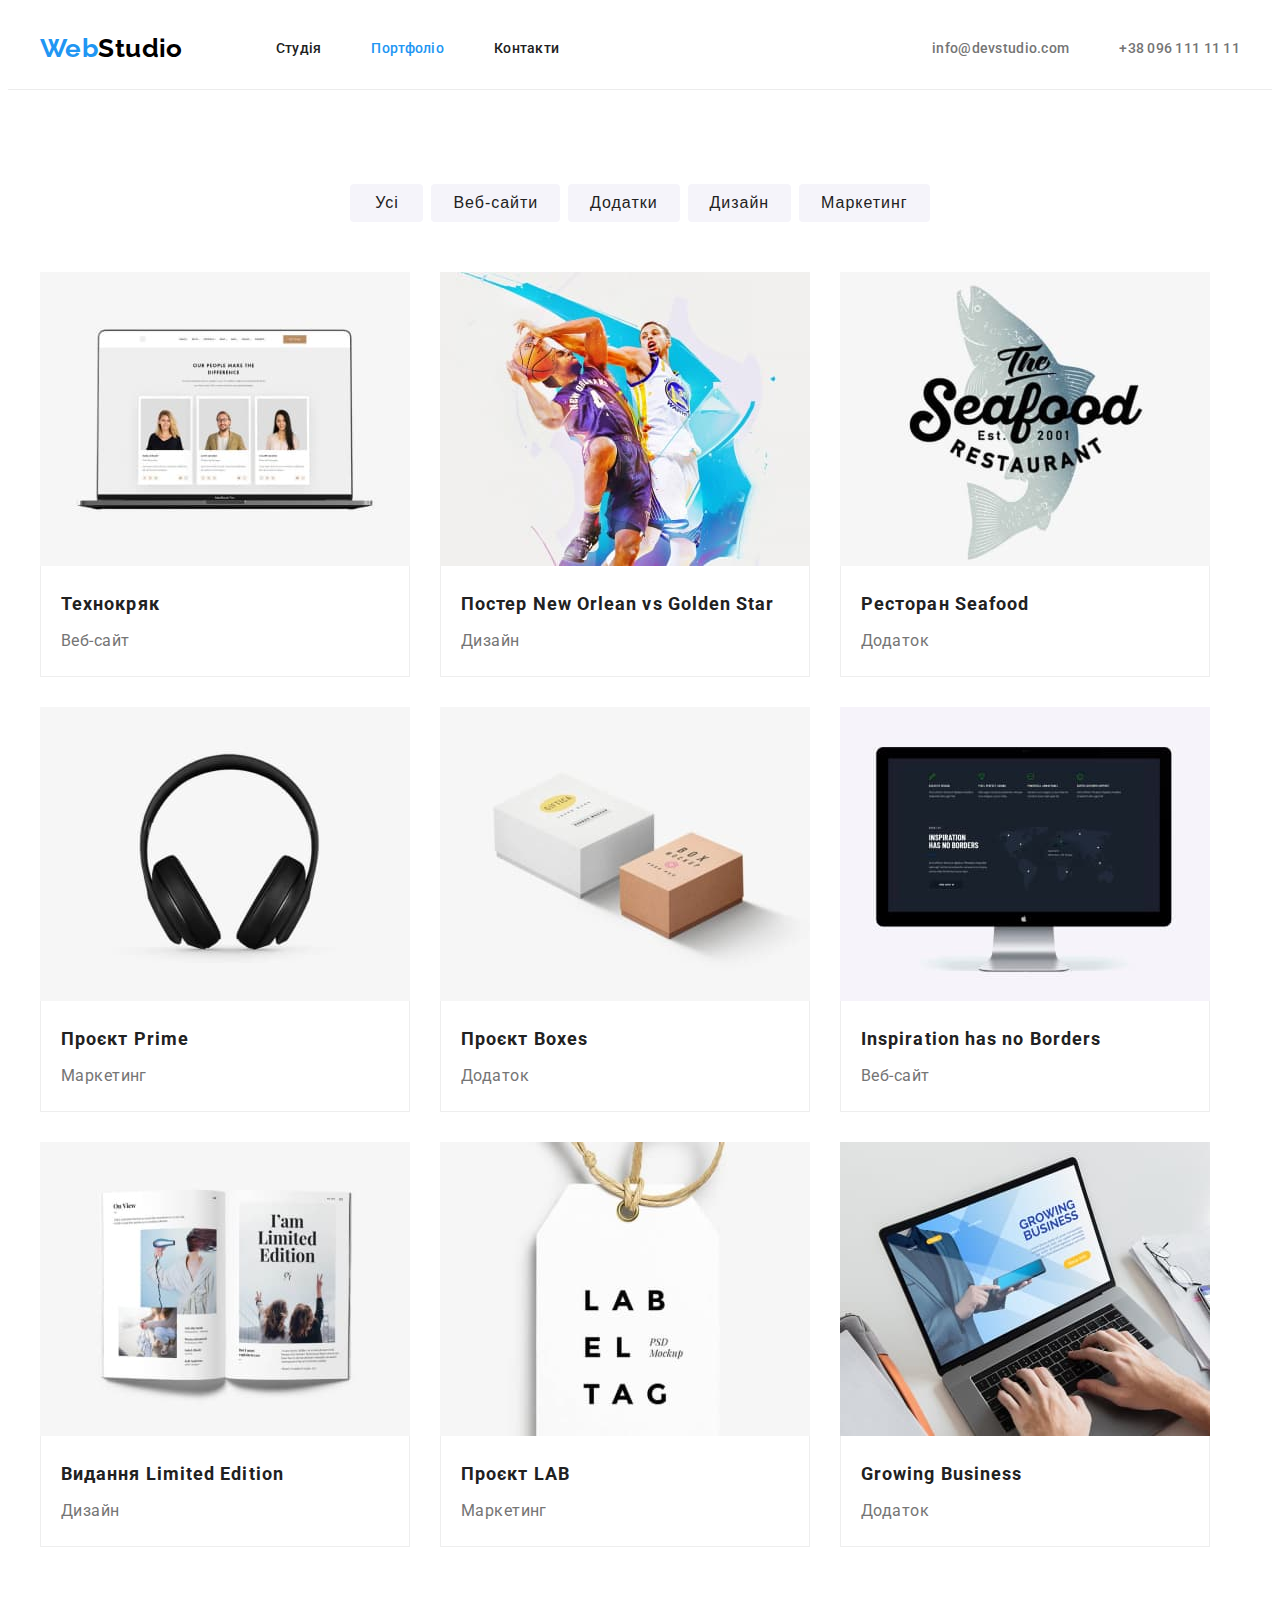
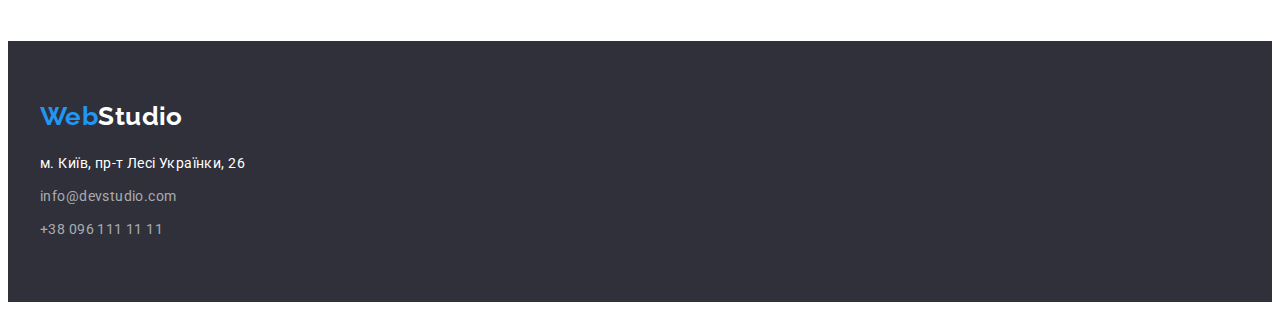
==== portfolio.html @ 04709616 "Start pages" ====
<!DOCTYPE html>
<html lang="uk">
  <head>
    <meta charset="UTF-8" />
    <meta http-equiv="X-UA-Compatible" content="IE=edge" />
    <meta name="viewport" content="width=device-width, initial-scale=1.0" />
    <title>Головна</title>
    <link
      href="https://fonts.googleapis.com/css2?family=Raleway:wght@700&family=Roboto:wght@400;500;700;900&display=swap"
      rel="stylesheet"
    />
    <link
      rel="stylesheet"
      href="https://cdnjs.cloudflare.com/ajax/libs/modern-normalize/1.1.0/modern-normalize.min.css"
      integrity="sha512-wpPYUAdjBVSE4KJnH1VR1HeZfpl1ub8YT/NKx4PuQ5NmX2tKuGu6U/JRp5y+Y8XG2tV+wKQpNHVUX03MfMFn9Q=="
      crossorigin="anonymous"
      referrerpolicy="no-referrer"
    />
    <link rel="stylesheet" href="./css/style.css" />
  </head>
  <body>
    <header class="header">
      <div class="container">
        <a href="" class="logo"><span class="logo-wrap">Web</span>Studio</a>
        <nav class="nav">
          <ul class="list link-menu">
            <li class="list-item">
              <a href="./index.html" class="nav-link">Студія</a>
            </li>
            <li class="list-item">
              <a href="./portfolio.html" class="nav-link current">Портфоліо</a>
            </li>
            <li class="list-item"><a href="" class="nav-link">Контакти</a></li>
          </ul>
        </nav>
        <ul class="list link-menu contact-menu">
          <li class="list-item contact-item">
            <a href="mailto:info@devstudio.com" class="nav-link nav-contact"
              >info@devstudio.com</a
            >
          </li>
          <li class="list-item contact-item">
            <a href="tel:+380961111111" class="nav-link nav-contact"
              >+38 096 111 11 11</a
            >
          </li>
        </ul>
      </div>
    </header>

    <main>
      <section class="section section-portfolio">
        <div class="container">
          <h1 class="visually-hidden">Портфоліо</h1>
          <ul class="list list-btn">
            <li class="item-btn">
              <button type="button" class="btn">Усі</button>
            </li>
            <li class="item-btn">
              <button type="button" class="btn">Веб-сайти</button>
            </li>
            <li class="item-btn">
              <button type="button" class="btn">Додатки</button>
            </li>
            <li class="item-btn">
              <button type="button" class="btn">Дизайн</button>
            </li>
            <li class="item-btn">
              <button type="button" class="btn">Маркетинг</button>
            </li>
          </ul>
        </div>
        <div class="container">
          <ul class="list card-set">
            <li class="pic-item">
              <img
                class="pic"
                src="./images/img4.jpg"
                alt="Ноутбук із зображенням веб-сайту"
                width="370"
                height="294"
              />
              <div class="pic-wrap">
                <h2 class="title title-portfolio">Технокряк</h2>
                <p class="text text-portfolio">Веб-сайт</p>
              </div>
            </li>
            <li class="pic-item">
              <img
                class="pic"
                src="./images/img5.jpg"
                alt="Баскетболісти"
                width="370"
                height="294"
              />
              <div class="pic-wrap">
                <h2 class="title title-portfolio">
                  Постер <span lang="en">New Orlean vs Golden Star</span>
                </h2>
                <p class="text text-portfolio">Дизайн</p>
              </div>
            </li>
            <li class="pic-item">
              <img
                class="pic"
                src="./images/img6.jpg"
                alt="Логотип"
                width="370"
                height="294"
              />
              <div class="pic-wrap">
                <h2 class="title title-portfolio">
                  Ресторан <span lang="en">Seafood</span>
                </h2>
                <p class="text text-portfolio">Додаток</p>
              </div>
            </li>
            <li class="pic-item">
              <img
                class="pic"
                src="./images/img7.jpg"
                alt="Навушники"
                width="370"
                height="294"
              />
              <div class="pic-wrap">
                <h2 class="title title-portfolio">
                  Проєкт <span lang="en">Prime</span>
                </h2>
                <p class="text text-portfolio">Маркетинг</p>
              </div>
            </li>
            <li class="pic-item">
              <img
                class="pic"
                src="./images/img8.jpg"
                alt="Дві коробочки"
                width="370"
                height="294"
              />
              <div class="pic-wrap">
                <h2 class="title title-portfolio">
                  Проєкт <span lang="en">Boxes</span>
                </h2>
                <p class="text text-portfolio">Додаток</p>
              </div>
            </li>
            <li class="pic-item">
              <img
                class="pic"
                src="./images/img9.jpg"
                alt="Монітор із сайтом"
                width="370"
                height="294"
              />
              <div class="pic-wrap">
                <h2 lang="en" class="title title-portfolio">
                  Inspiration has no Borders
                </h2>
                <p class="text text-portfolio">Веб-сайт</p>
              </div>
            </li>
            <li class="pic-item">
              <img
                class="pic"
                src="./images/img10.jpg"
                alt="Журнал"
                width="370"
                height="294"
              />
              <div class="pic-wrap">
                <h2 class="title title-portfolio">
                  Видання <span lang="en">Limited Edition</span>
                </h2>
                <p class="text text-portfolio">Дизайн</p>
              </div>
            </li>
            <li class="pic-item">
              <img
                class="pic"
                src="./images/img11.jpg"
                alt="Етикетка з лейблом"
                width="370"
                height="294"
              />
              <div class="pic-wrap">
                <h2 class="title title-portfolio">
                  Проєкт <span lang="en">LAB</span>
                </h2>
                <p class="text text-portfolio">Маркетинг</p>
              </div>
            </li>
            <li class="pic-item">
              <img
                class="pic"
                src="./images/img12.jpg"
                alt="Чоловік за ноутбуком"
                width="370"
                height="294"
              />
              <div class="pic-wrap">
                <h2 lang="en" class="title title-portfolio">
                  Growing Business
                </h2>
                <p class="text text-portfolio">Додаток</p>
              </div>
            </li>
          </ul>
        </div>
      </section>
    </main>

    <footer class="footer">
      <div class="container">
        <a href="" class="logo"><span class="logo-wrap">Web</span>Studio</a>
        <address class="address">
          <ul class="list">
            <li class="address-item">
              <a
                class="address-link map-link"
                href="https://goo.gl/maps/sGmAFH82e1hSpcsq9"
                target="_blank"
                rel="noopener noreferrer"
                >м. Київ, пр-т Лесі Українки, 26</a
              >
            </li>
            <li class="address-item">
              <a href="mailto:info@devstudio.com" class="address-link"
                >info@devstudio.com</a
              >
            </li>
            <li class="address-item">
              <a href="tel:+380961111111" class="address-link"
                >+38 096 111 11 11</a
              >
            </li>
          </ul>
        </address>
      </div>
    </footer>
  </body>
</html>
---- css/style.css ----
body {
    font-family: 'Roboto', sans-serif;
    color: #212121;
    font-size: 14px;
    font-weight: 400;
    letter-spacing: 0.03em;
}
:root {
    --sub-bg-color: #2196F3;
    --main-bg-color: #2F303A;
    --sub-text-color: #757575;
    --special-text-color: #ffffff;
    --light-blue-color: #188CE8;
}
.section {
    padding-top: 94px;
    padding-bottom: 94px;
    
}

.list {
    margin-top: 0;
    margin-bottom: 0;
    padding-left: 0;
    list-style: none;
}
.container {
    padding-left: 15px;
    padding-right: 15px;
    margin-left: auto;
    margin-right: auto;
    max-width: 1200px;
    
}
.logo {
    color: #000000;
    font-family: 'Raleway', sans-serif;
    font-weight: 700;
    font-size: 26px;
    line-height: 1.2;
    text-decoration: none;
}
.logo-wrap {
    color: var(--sub-bg-color);
}
.nav-link {
    display: block;
    padding-top: 32px;
    padding-bottom: 32px;
    font-weight: 500;
    line-height: 1.2;
    letter-spacing: 0.02em;
    text-decoration: none;
    color: #212121;
}
.nav-link:hover, .nav-link:focus {
    color: var(--sub-bg-color);
}
.nav-contact {
    color: var(--sub-text-color);
}
.footer {
    padding-top: 60px;
    padding-bottom: 60px;
    background: var(--main-bg-color);
}
.footer .logo {
    display: inline-block;
    margin-bottom: 20px;
    color: var(--special-text-color);
}
.address-link {
    line-height: 1.7;
    color: rgba(255, 255, 255, 0.6);
    text-decoration: none;
    font-style: normal;
}
.address-item:not(:last-child) {
    margin-bottom: 9px;
}
.map-link {
    color: var(--special-text-color);
}

.hero {
    padding: 200px;
    background: var(--main-bg-color);
}
.hero > .container {
    text-align: center;
}
.hero-title {
    margin-top: 0;
    margin-bottom: 30px;
    text-transform: uppercase;
    
    color: var(--special-text-color);
    font-weight: 900;
    font-size: 44px;
    letter-spacing: 0.06em;
    line-height: 1.36;
}
.btn {
    padding-top: 10px;
    padding-right: 32px;
    padding-bottom: 10px;
    padding-left: 32px;
    font-weight: 700;
    font-size: 16px;
    line-height: 1.88;
    letter-spacing: 0.06em;
    background-color: var(--sub-bg-color);
    color: var(--special-text-color);
    border-style: none;
    box-shadow: 0px 4px 4px rgba(0, 0, 0, 0.15);
    border-radius: 4px;
    cursor: pointer;
}
.btn:hover, .btn:focus {
    background-color: var(--light-blue-color);
}
.visually-hidden {
    overflow: hidden;
    position: absolute;
    white-space: nowrap;
    clip: rect(0 0 0 0);
    clip-path: inset(50%);
    height: 1px;
    width: 1px;
}
.subtitle {
    margin-top: 0;
    margin-bottom: 10px;
    text-transform: uppercase;
    font-weight: 700;
}
.text {
    margin-top: 0;
    margin-bottom: 0;
    line-height: 1.71;
    color: var(--sub-text-color);
}
.pic {
    display: block;
}
.title {
    margin-top: 0;
    margin-bottom: 0;
    font-weight: 700;
    font-size: 36px;
    line-height: 1.2;
    text-align: center;
}
.list-wrap {
    border-radius: 0px 0px 4px 4px;
    width: 370px;
    box-shadow: 0px 1px 3px rgba(0, 0, 0, 0.12),
                0px 1px 1px rgba(0, 0, 0, 0.14),
                0px 2px 1px rgba(0, 0, 0, 0.2);
}
.person-name {
    font-weight: 500;
    font-size: 16px;
    line-height: 1.2;
    text-align: center;
    text-transform: none;
}
.staff {
    font-size: 16px;
    line-height: 1.2;
    text-align: center;
}

.list-btn .btn {
    padding-top: 4px;
    padding-right: 22px;
    padding-bottom: 4px;
    padding-left: 22px;
    min-width: 73px;
    font-weight: 500;
    background-color: #F5F4FA;
    border-radius: 4px;
    color: inherit;
    box-shadow: none;
}
.list-btn .btn:hover,
.list-btn .btn:focus {
    background-color: var(--sub-bg-color);
    color: var(--special-text-color);
    box-shadow: 0px 3px 1px rgba(0, 0, 0, 0.1), 
                0px 1px 2px rgba(0, 0, 0, 0.08), 
                0px 2px 2px rgba(0, 0, 0, 0.12);
}

.current {
    color: var(--sub-bg-color);
}
.current:hover {
    color: var(--light-blue-color);
}
.link-menu {
    display: flex;
}
.link-menu > .list-item:not(:last-child) {
    margin-right: 50px;
}
.link-menu > .list-item:first-child {
    margin-left: 93px;
}
.header {
    border-bottom: 1px solid #ECECEC;
}
.header .container {
    display: flex;
    align-items: center;
}
.contact-menu {
    display: flex;
    margin-left: auto;
}

.advantage {
    display: flex;
}
.advantage-item {
    width: 270px;
}

.advantage-item:not(:last-child) {
    margin-right: 30px;
}
.advantage-item .subtitle {
    margin-bottom: 10px;
}

.card-set {
    display: flex;
    flex-wrap: wrap;
    gap: 30px;
}
.pic-item {
    width: 370px;
    
}
.pic-wrap {
    padding-top: 20px;
    padding-right: 20px;
    padding-bottom: 20px;
    padding-left: 20px;
    border-left: 1px solid #EEEEEE;
    border-bottom: 1px solid #EEEEEE;
    border-right: 1px solid #EEEEEE;
}
.title-portfolio {
    margin-bottom: 4px;
    font-size: 18px;
    line-height: 2;
    letter-spacing: 0.06em;
    text-align: start;
   
}
.text-portfolio {
    font-size: 16px;
    line-height: 1.88;
    
}
.about-pic {
    padding-top: 0;
}
.about-pic .title,
.team .title {
    margin-bottom: 50px;
}
.about-pic .list,
.team .list {
    display: flex;
}
.card-item:not(:last-child),
.team .list-wrap:not(:last-child) {
    margin-right: 30px;
}

.list-btn {
    display: flex;
    margin-bottom: 50px;
}

.item-btn:first-child {
    margin-left: auto;
}
.item-btn:last-child {
    margin-right: auto;
}
.list-btn .item-btn:not(:last-child) {
    margin-right: 8px;
}
.team {
    background-color: #F5F4FA;
}
.team-wrap {
    border-radius: 0px 0px 4px 4px;
    padding-top: 30px;
    padding-bottom: 30px;
    padding-right: 30px;
    padding-left: 30px;
    background-color: #FFFFFF;
}
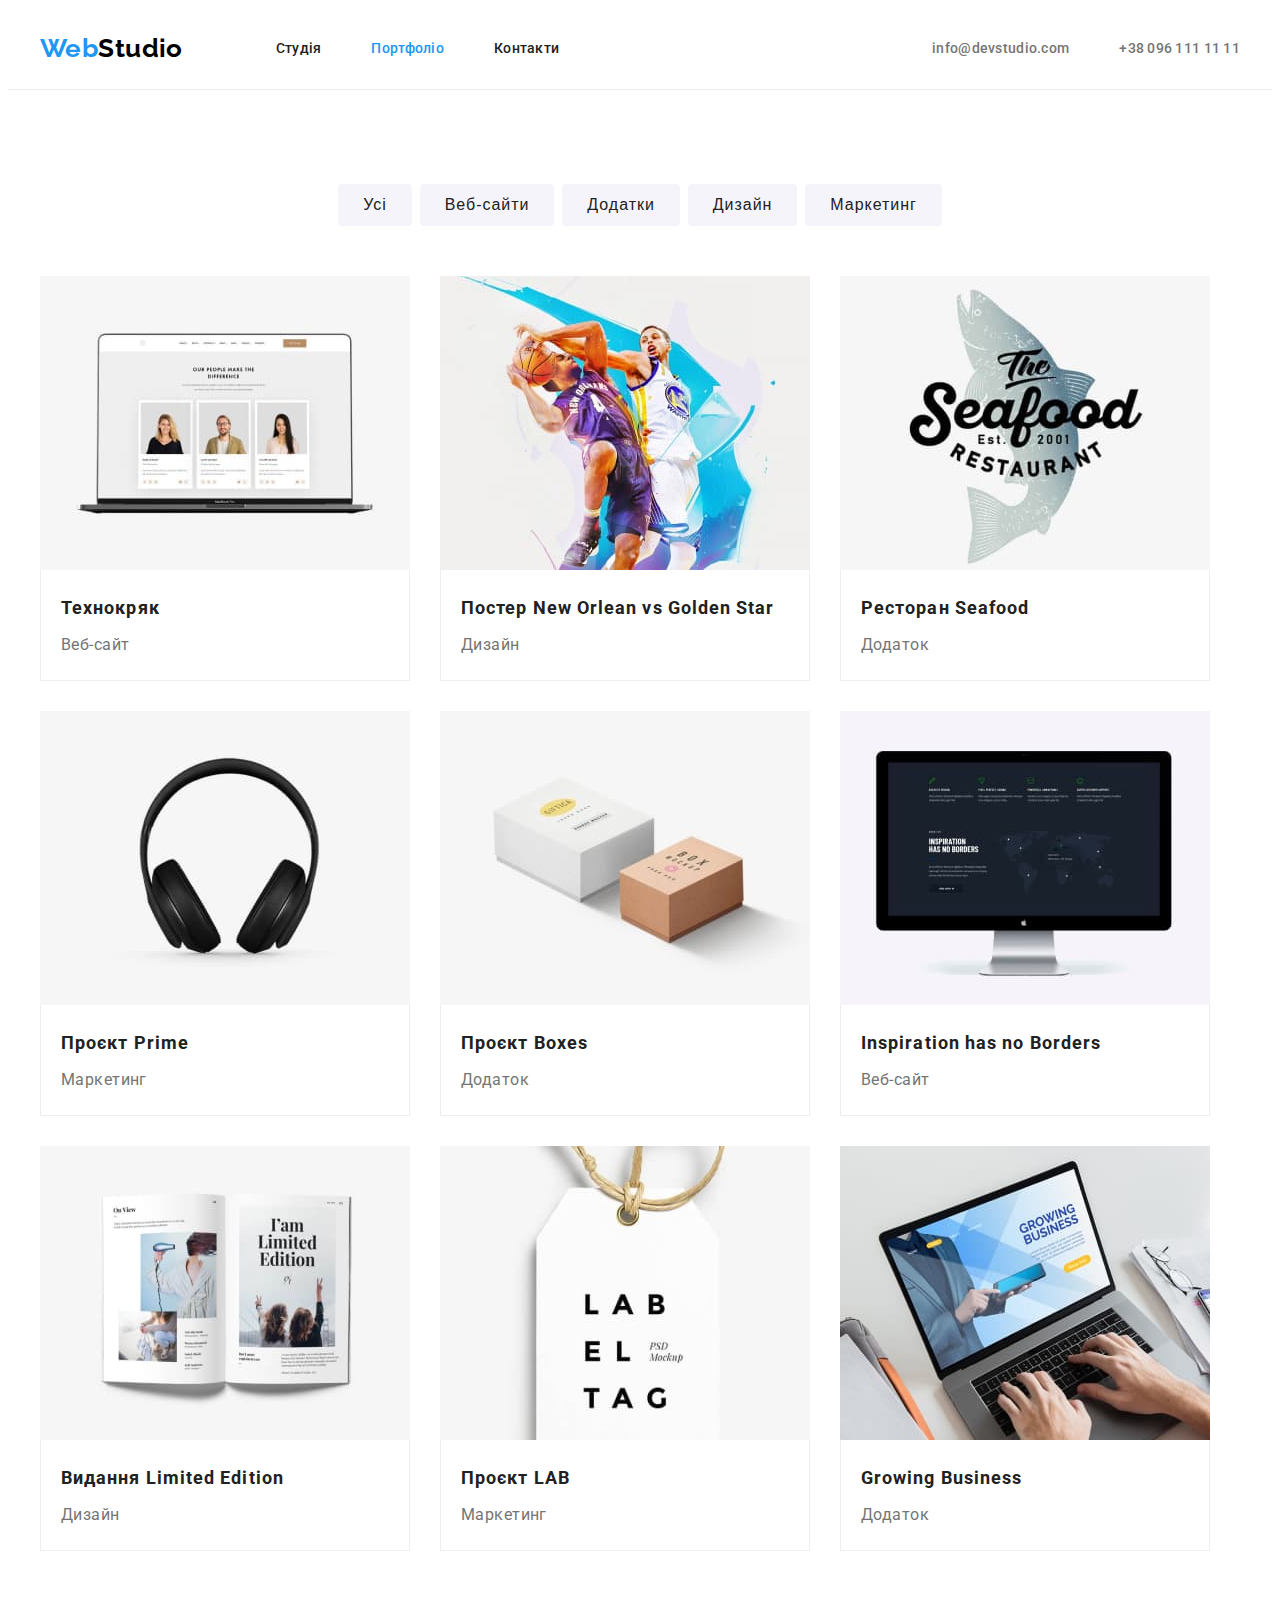
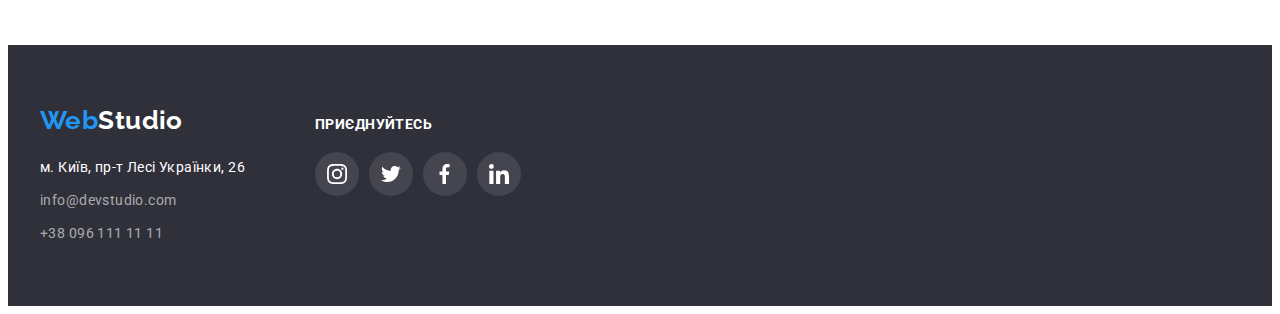
==== commit 72ed6a0c: "Додав та стилізував основні іконки" ====
--- a/portfolio.html
+++ b/portfolio.html
@@ -23,23 +23,23 @@
       <div class="container">
         <a href="" class="logo"><span class="logo-wrap">Web</span>Studio</a>
         <nav class="nav">
-          <ul class="list link-menu">
-            <li class="list-item">
+          <ul class="list nav-list">
+            <li class="nav-item">
               <a href="./index.html" class="nav-link">Студія</a>
             </li>
-            <li class="list-item">
+            <li class="nav-item">
               <a href="./portfolio.html" class="nav-link current">Портфоліо</a>
             </li>
-            <li class="list-item"><a href="" class="nav-link">Контакти</a></li>
+            <li class="nav-item"><a href="" class="nav-link">Контакти</a></li>
           </ul>
         </nav>
-        <ul class="list link-menu contact-menu">
-          <li class="list-item contact-item">
+        <ul class="list nav-list contact-menu">
+          <li class="nav-item contact-item">
             <a href="mailto:info@devstudio.com" class="nav-link nav-contact"
               >info@devstudio.com</a
             >
           </li>
-          <li class="list-item contact-item">
+          <li class="nav-item contact-item">
             <a href="tel:+380961111111" class="nav-link nav-contact"
               >+38 096 111 11 11</a
             >
@@ -50,8 +50,8 @@
 
     <main>
       <section class="section section-portfolio">
+        <h1 class="visually-hidden">Портфоліо</h1>
         <div class="container">
-          <h1 class="visually-hidden">Портфоліо</h1>
           <ul class="list list-btn">
             <li class="item-btn">
               <button type="button" class="btn">Усі</button>
@@ -72,7 +72,7 @@
         </div>
         <div class="container">
           <ul class="list card-set">
-            <li class="pic-item">
+            <li class="card-item">
               <img
                 class="pic"
                 src="./images/img4.jpg"
@@ -80,12 +80,12 @@
                 width="370"
                 height="294"
               />
-              <div class="pic-wrap">
+              <div class="card-wrap">
                 <h2 class="title title-portfolio">Технокряк</h2>
                 <p class="text text-portfolio">Веб-сайт</p>
               </div>
             </li>
-            <li class="pic-item">
+            <li class="card-item">
               <img
                 class="pic"
                 src="./images/img5.jpg"
@@ -93,14 +93,14 @@
                 width="370"
                 height="294"
               />
-              <div class="pic-wrap">
+              <div class="card-wrap">
                 <h2 class="title title-portfolio">
                   Постер <span lang="en">New Orlean vs Golden Star</span>
                 </h2>
                 <p class="text text-portfolio">Дизайн</p>
               </div>
             </li>
-            <li class="pic-item">
+            <li class="card-item">
               <img
                 class="pic"
                 src="./images/img6.jpg"
@@ -108,14 +108,14 @@
                 width="370"
                 height="294"
               />
-              <div class="pic-wrap">
+              <div class="card-wrap">
                 <h2 class="title title-portfolio">
                   Ресторан <span lang="en">Seafood</span>
                 </h2>
                 <p class="text text-portfolio">Додаток</p>
               </div>
             </li>
-            <li class="pic-item">
+            <li class="card-item">
               <img
                 class="pic"
                 src="./images/img7.jpg"
@@ -123,14 +123,14 @@
                 width="370"
                 height="294"
               />
-              <div class="pic-wrap">
+              <div class="card-wrap">
                 <h2 class="title title-portfolio">
                   Проєкт <span lang="en">Prime</span>
                 </h2>
                 <p class="text text-portfolio">Маркетинг</p>
               </div>
             </li>
-            <li class="pic-item">
+            <li class="card-item">
               <img
                 class="pic"
                 src="./images/img8.jpg"
@@ -138,14 +138,14 @@
                 width="370"
                 height="294"
               />
-              <div class="pic-wrap">
+              <div class="card-wrap">
                 <h2 class="title title-portfolio">
                   Проєкт <span lang="en">Boxes</span>
                 </h2>
                 <p class="text text-portfolio">Додаток</p>
               </div>
             </li>
-            <li class="pic-item">
+            <li class="card-item">
               <img
                 class="pic"
                 src="./images/img9.jpg"
@@ -153,14 +153,14 @@
                 width="370"
                 height="294"
               />
-              <div class="pic-wrap">
+              <div class="card-wrap">
                 <h2 lang="en" class="title title-portfolio">
                   Inspiration has no Borders
                 </h2>
                 <p class="text text-portfolio">Веб-сайт</p>
               </div>
             </li>
-            <li class="pic-item">
+            <li class="card-item">
               <img
                 class="pic"
                 src="./images/img10.jpg"
@@ -168,14 +168,14 @@
                 width="370"
                 height="294"
               />
-              <div class="pic-wrap">
+              <div class="card-wrap">
                 <h2 class="title title-portfolio">
                   Видання <span lang="en">Limited Edition</span>
                 </h2>
                 <p class="text text-portfolio">Дизайн</p>
               </div>
             </li>
-            <li class="pic-item">
+            <li class="card-item">
               <img
                 class="pic"
                 src="./images/img11.jpg"
@@ -183,14 +183,14 @@
                 width="370"
                 height="294"
               />
-              <div class="pic-wrap">
+              <div class="card-wrap">
                 <h2 class="title title-portfolio">
                   Проєкт <span lang="en">LAB</span>
                 </h2>
                 <p class="text text-portfolio">Маркетинг</p>
               </div>
             </li>
-            <li class="pic-item">
+            <li class="card-item">
               <img
                 class="pic"
                 src="./images/img12.jpg"
@@ -198,7 +198,7 @@
                 width="370"
                 height="294"
               />
-              <div class="pic-wrap">
+              <div class="card-wrap">
                 <h2 lang="en" class="title title-portfolio">
                   Growing Business
                 </h2>
@@ -212,30 +212,65 @@
 
     <footer class="footer">
       <div class="container">
-        <a href="" class="logo"><span class="logo-wrap">Web</span>Studio</a>
-        <address class="address">
-          <ul class="list">
-            <li class="address-item">
-              <a
-                class="address-link map-link"
-                href="https://goo.gl/maps/sGmAFH82e1hSpcsq9"
-                target="_blank"
-                rel="noopener noreferrer"
-                >м. Київ, пр-т Лесі Українки, 26</a
-              >
-            </li>
-            <li class="address-item">
-              <a href="mailto:info@devstudio.com" class="address-link"
-                >info@devstudio.com</a
-              >
-            </li>
-            <li class="address-item">
-              <a href="tel:+380961111111" class="address-link"
-                >+38 096 111 11 11</a
-              >
-            </li>
-          </ul>
-        </address>
+        <div class="address-div">
+          <a href="" class="logo"><span class="logo-wrap">Web</span>Studio</a>
+          <address>
+            <ul class="list">
+              <li class="address-item">
+                <a
+                  class="address-link map-link"
+                  href="https://goo.gl/maps/sGmAFH82e1hSpcsq9"
+                  target="_blank"
+                  rel="noopener noreferrer"
+                  >м. Київ, пр-т Лесі Українки, 26</a
+                >
+              </li>
+              <li class="address-item">
+                <a href="mailto:info@devstudio.com" class="address-link"
+                  >info@devstudio.com</a
+                >
+              </li>
+              <li class="address-item">
+                <a href="tel:+380961111111" class="address-link"
+                  >+38 096 111 11 11</a
+                >
+              </li>
+            </ul>
+          </address>
+        </div>
+        <div class="footer-soc-div">
+          <p class="subtitle">приєднуйтесь</p>
+          <ul class="list address-list">
+            <li class="soc-item">
+              <a class="soc-link" href="">
+                <svg class="soc-icon" width="20" height="20">
+                  <use href="./images/symbol-defs.svg#icon-instagram"></use>
+                </svg>
+              </a>
+            </li>
+            <li class="soc-item">
+              <a class="soc-link" href="">
+                <svg class="soc-icon" width="20" height="20">
+                  <use href="./images/symbol-defs.svg#icon-twitter"></use>
+                </svg>
+              </a>
+            </li>
+            <li class="soc-item">
+              <a class="soc-link" href="">
+                <svg class="soc-icon" width="20" height="20">
+                  <use href="./images/symbol-defs.svg#icon-facebook"></use>
+                </svg>
+              </a>
+            </li>
+            <li class="soc-item">
+              <a class="soc-link" href="">
+                <svg class="soc-icon" width="20" height="20">
+                  <use href="./images/symbol-defs.svg#icon-linkedin"></use>
+                </svg>
+              </a>
+            </li>
+          </ul>
+        </div>
       </div>
     </footer>
   </body>
--- a/css/style.css
+++ b/css/style.css
@@ -5,33 +5,54 @@
     font-weight: 400;
     letter-spacing: 0.03em;
 }
+
 :root {
     --sub-bg-color: #2196F3;
     --main-bg-color: #2F303A;
     --sub-text-color: #757575;
+    --icon-color: #AFB1B8;
     --special-text-color: #ffffff;
     --light-blue-color: #188CE8;
 }
+
+
+/* Скидання стандартних стилів браузера та правила для секцій */
+
 .section {
     padding-top: 94px;
     padding-bottom: 94px;
-    
 }
 
 .list {
     margin-top: 0;
     margin-bottom: 0;
-    padding-left: 0;
+    padding: 0;
     list-style: none;
 }
+
+
+/* Контейнер для секцій */
+
 .container {
     padding-left: 15px;
     padding-right: 15px;
     margin-left: auto;
     margin-right: auto;
     max-width: 1200px;
-    
-}
+}
+
+
+/* Шапка сайту */
+
+.header {
+    border-bottom: 1px solid #ECECEC;
+}
+
+.header .container {
+    display: flex;
+    align-items: center;
+}
+
 .logo {
     color: #000000;
     font-family: 'Raleway', sans-serif;
@@ -40,9 +61,11 @@
     line-height: 1.2;
     text-decoration: none;
 }
+
 .logo-wrap {
     color: var(--sub-bg-color);
 }
+
 .nav-link {
     display: block;
     padding-top: 32px;
@@ -53,17 +76,58 @@
     text-decoration: none;
     color: #212121;
 }
+
+.nav-contact {
+    color: var(--sub-text-color);
+}
+
 .nav-link:hover, .nav-link:focus {
     color: var(--sub-bg-color);
 }
-.nav-contact {
-    color: var(--sub-text-color);
-}
+
+.current {
+    color: var(--sub-bg-color);
+}
+
+.current:hover {
+    color: var(--light-blue-color);
+}
+
+.nav-list {
+    display: flex;
+}
+
+.nav-list > .nav-item:not(:last-child) {
+    margin-right: 50px;
+}
+
+.nav-list > .nav-item:first-child {
+    margin-left: 93px;
+}
+
+.contact-menu {
+    display: flex;
+    margin-left: auto;
+}
+
+
+/* Підвал сайту */
+
 .footer {
     padding-top: 60px;
     padding-bottom: 60px;
     background: var(--main-bg-color);
 }
+.footer .container {
+    display: flex;
+    align-items: baseline;
+}
+
+.address-div {
+    margin-right: 70px;
+}
+
+
 .footer .logo {
     display: inline-block;
     margin-bottom: 20px;
@@ -81,10 +145,49 @@
 .map-link {
     color: var(--special-text-color);
 }
+.footer .subtitle {
+    color: var(--special-text-color);
+    margin-top: 0;
+    margin-bottom: 20px;
+}
+.address-list {
+    display: flex;
+    gap: 10px;
+}
+
+.soc-link {
+    display: flex;
+    border-radius: 50%;
+    width: 44px;
+    height: 44px;
+    align-items: center;
+    justify-content: center;
+}
+.address-list .soc-link {
+    background-color: rgba(255, 255, 255, 0.1);
+}
+
+.soc-link:hover,
+.soc-link:focus {
+    background-color: var(--sub-bg-color);
+}
+.soc-icon {
+    fill: var(--special-text-color);
+}
+
+
+
+/* -----------------Головний контент----------------- */
+
+/* Герой */
 
 .hero {
     padding: 200px;
-    background: var(--main-bg-color);
+    background-color: var(--main-bg-color);
+    background-image: linear-gradient(rgba(47, 48, 58, 0.4), rgba(47, 48, 58, 0.4)), url(../images/background.jpg);
+    background-repeat: no-repeat;
+    background-position: center;
+    background-size: cover;
 }
 .hero > .container {
     text-align: center;
@@ -93,7 +196,9 @@
     margin-top: 0;
     margin-bottom: 30px;
     text-transform: uppercase;
-    
+    max-width: 696px;
+    margin-left: auto;
+    margin-right: auto;
     color: var(--special-text-color);
     font-weight: 900;
     font-size: 44px;
@@ -119,6 +224,10 @@
 .btn:hover, .btn:focus {
     background-color: var(--light-blue-color);
 }
+
+
+/* Переваги, списки параграфів */
+
 .visually-hidden {
     overflow: hidden;
     position: absolute;
@@ -128,6 +237,23 @@
     height: 1px;
     width: 1px;
 }
+
+.advantage {
+    display: flex;
+}
+
+.advantage-item {
+    width: 270px;
+}
+
+.advantage-item:not(:last-child) {
+    margin-right: 30px;
+}
+
+.advantage-item .subtitle {
+    margin-bottom: 10px;
+}
+
 .subtitle {
     margin-top: 0;
     margin-bottom: 10px;
@@ -140,9 +266,10 @@
     line-height: 1.71;
     color: var(--sub-text-color);
 }
-.pic {
-    display: block;
-}
+
+
+/* Чим ми займаємося */
+
 .title {
     margin-top: 0;
     margin-bottom: 0;
@@ -151,6 +278,32 @@
     line-height: 1.2;
     text-align: center;
 }
+
+.pic {
+    display: block;
+}
+
+.poster {
+    padding-top: 0;
+}
+
+.poster .title,
+.team .title {
+    margin-bottom: 50px;
+}
+
+.poster .list,
+.team .list {
+    display: flex;
+}
+
+.poster-item:not(:last-child),
+.team .list-wrap:not(:last-child) {
+    margin-right: 30px;
+}
+
+/* Наша команда */
+
 .list-wrap {
     border-radius: 0px 0px 4px 4px;
     width: 370px;
@@ -158,6 +311,7 @@
                 0px 1px 1px rgba(0, 0, 0, 0.14),
                 0px 2px 1px rgba(0, 0, 0, 0.2);
 }
+
 .person-name {
     font-weight: 500;
     font-size: 16px;
@@ -165,24 +319,64 @@
     text-align: center;
     text-transform: none;
 }
+
 .staff {
     font-size: 16px;
     line-height: 1.2;
     text-align: center;
 }
 
+.team {
+    background-color: #F5F4FA;
+}
+
+.team-wrap {
+    border-radius: 0px 0px 4px 4px;
+    padding-top: 30px;
+    padding-bottom: 30px;
+    padding-right: 30px;
+    padding-left: 30px;
+    background-color: var(--special-text-color);
+}
+
+.soc-list {
+    display: flex;
+    gap: 10px;
+    margin-top: 16px;
+}
+
+.team-wrap .soc-link:hover {
+    background-color: var(--sub-bg-color);
+}
+.team-wrap .soc-icon {
+    fill: var(--icon-color);
+}
+.team-wrap .soc-link:hover .soc-icon {
+    fill: var(--special-text-color);
+}
+
+
+
+/* кнопки на сторінки портфоліо */
+.list-btn {
+    display: flex;
+    justify-content: center;
+    margin-bottom: 50px;
+}
+
 .list-btn .btn {
-    padding-top: 4px;
-    padding-right: 22px;
-    padding-bottom: 4px;
-    padding-left: 22px;
-    min-width: 73px;
+    padding: 6px 22px;
+    display: inline-block;
     font-weight: 500;
     background-color: #F5F4FA;
     border-radius: 4px;
     color: inherit;
     box-shadow: none;
 }
+.list-btn .btn:first-child {
+    padding: 6px 25px;
+}
+
 .list-btn .btn:hover,
 .list-btn .btn:focus {
     background-color: var(--sub-bg-color);
@@ -192,57 +386,24 @@
                 0px 2px 2px rgba(0, 0, 0, 0.12);
 }
 
-.current {
-    color: var(--sub-bg-color);
-}
-.current:hover {
-    color: var(--light-blue-color);
-}
-.link-menu {
-    display: flex;
-}
-.link-menu > .list-item:not(:last-child) {
-    margin-right: 50px;
-}
-.link-menu > .list-item:first-child {
-    margin-left: 93px;
-}
-.header {
-    border-bottom: 1px solid #ECECEC;
-}
-.header .container {
-    display: flex;
-    align-items: center;
-}
-.contact-menu {
-    display: flex;
-    margin-left: auto;
-}
-
-.advantage {
-    display: flex;
-}
-.advantage-item {
-    width: 270px;
-}
-
-.advantage-item:not(:last-child) {
-    margin-right: 30px;
-}
-.advantage-item .subtitle {
-    margin-bottom: 10px;
-}
+.list-btn .item-btn:not(:last-child) {
+    margin-right: 8px;
+}
+
+
+/* Картки на сторінці портфоліо */
 
 .card-set {
     display: flex;
     flex-wrap: wrap;
     gap: 30px;
 }
-.pic-item {
+
+.card-item {
     width: 370px;
-    
-}
-.pic-wrap {
+}
+
+.card-wrap {
     padding-top: 20px;
     padding-right: 20px;
     padding-bottom: 20px;
@@ -251,57 +412,18 @@
     border-bottom: 1px solid #EEEEEE;
     border-right: 1px solid #EEEEEE;
 }
+
 .title-portfolio {
     margin-bottom: 4px;
     font-size: 18px;
     line-height: 2;
     letter-spacing: 0.06em;
     text-align: start;
-   
 }
 .text-portfolio {
     font-size: 16px;
     line-height: 1.88;
-    
-}
-.about-pic {
-    padding-top: 0;
-}
-.about-pic .title,
-.team .title {
-    margin-bottom: 50px;
-}
-.about-pic .list,
-.team .list {
-    display: flex;
-}
-.card-item:not(:last-child),
-.team .list-wrap:not(:last-child) {
-    margin-right: 30px;
-}
-
-.list-btn {
-    display: flex;
-    margin-bottom: 50px;
-}
-
-.item-btn:first-child {
-    margin-left: auto;
-}
-.item-btn:last-child {
-    margin-right: auto;
-}
-.list-btn .item-btn:not(:last-child) {
-    margin-right: 8px;
-}
-.team {
-    background-color: #F5F4FA;
-}
-.team-wrap {
-    border-radius: 0px 0px 4px 4px;
-    padding-top: 30px;
-    padding-bottom: 30px;
-    padding-right: 30px;
-    padding-left: 30px;
-    background-color: #FFFFFF;
-}+}
+
+
+
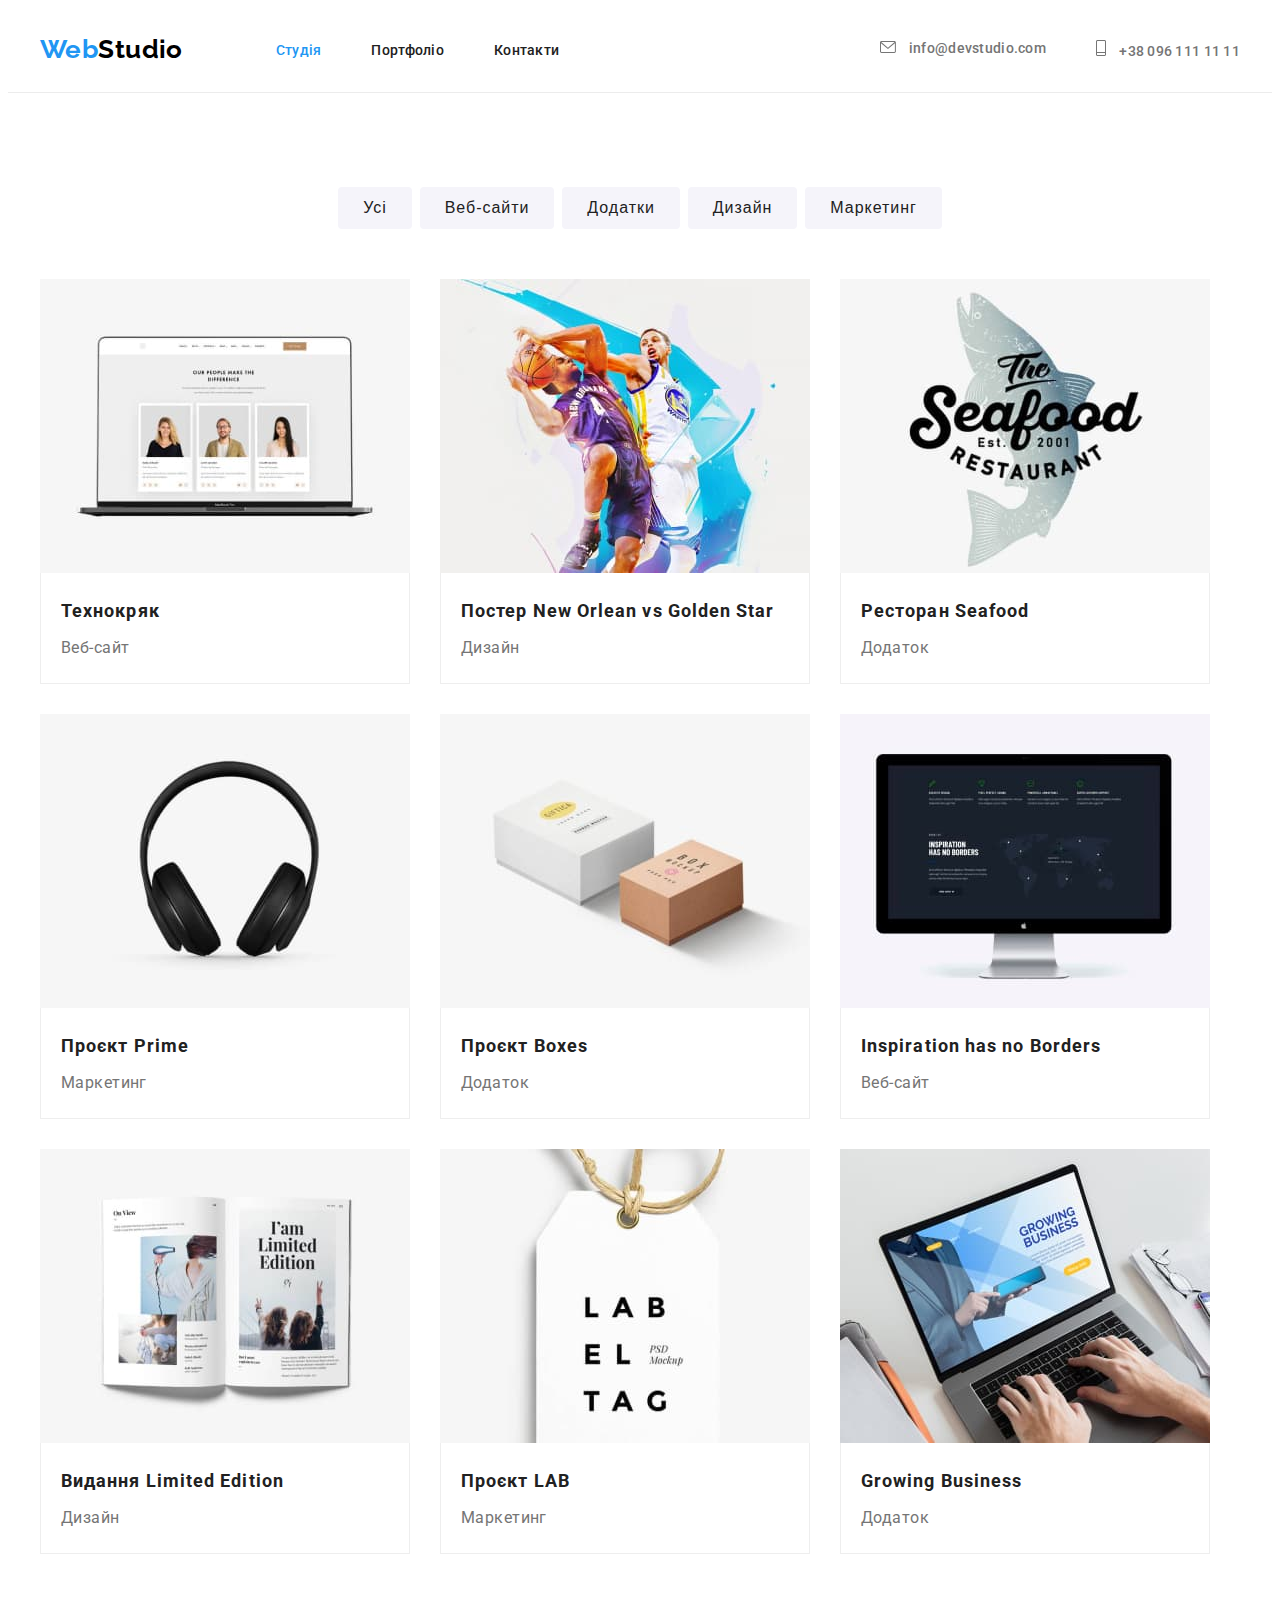
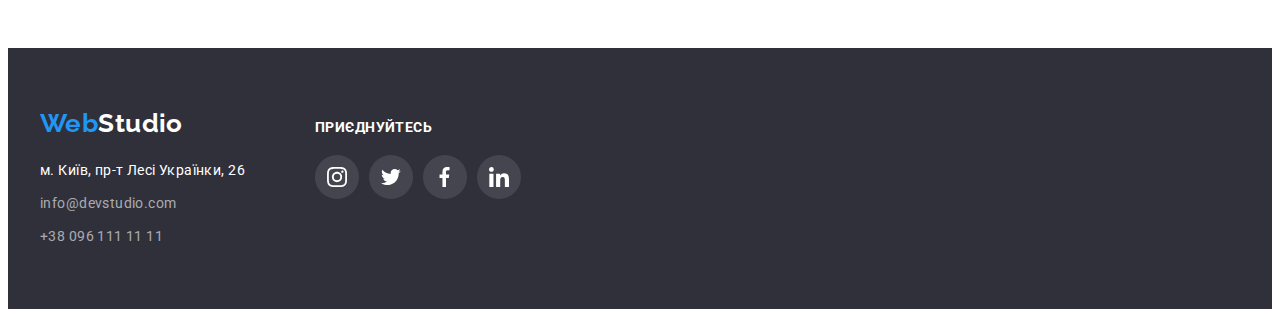
==== commit bec225e2: "Доробив сторінку" ====
--- a/portfolio.html
+++ b/portfolio.html
@@ -25,23 +25,29 @@
         <nav class="nav">
           <ul class="list nav-list">
             <li class="nav-item">
-              <a href="./index.html" class="nav-link">Студія</a>
+              <a href="./index.html" class="nav-link current">Студія</a>
             </li>
             <li class="nav-item">
-              <a href="./portfolio.html" class="nav-link current">Портфоліо</a>
+              <a href="./portfolio.html" class="nav-link">Портфоліо</a>
             </li>
             <li class="nav-item"><a href="" class="nav-link">Контакти</a></li>
           </ul>
         </nav>
         <ul class="list nav-list contact-menu">
           <li class="nav-item contact-item">
-            <a href="mailto:info@devstudio.com" class="nav-link nav-contact"
-              >info@devstudio.com</a
+            <a href="mailto:info@devstudio.com" class="nav-link nav-contact">
+              <svg class="contact-icon" width="16" height="12">
+                <use href="./images/symbol-defs.svg#icon-mail"></use>
+              </svg>
+              info@devstudio.com</a
             >
           </li>
           <li class="nav-item contact-item">
-            <a href="tel:+380961111111" class="nav-link nav-contact"
-              >+38 096 111 11 11</a
+            <a href="tel:+380961111111" class="nav-link nav-contact">
+              <svg class="contact-icon" width="10" height="16">
+                <use href="./images/symbol-defs.svg#icon-phone"></use>
+              </svg>
+              +38 096 111 11 11</a
             >
           </li>
         </ul>
--- a/css/style.css
+++ b/css/style.css
@@ -81,7 +81,8 @@
     color: var(--sub-text-color);
 }
 
-.nav-link:hover, .nav-link:focus {
+.nav-link:hover,
+.nav-link:focus {
     color: var(--sub-bg-color);
 }
 
@@ -89,7 +90,8 @@
     color: var(--sub-bg-color);
 }
 
-.current:hover {
+.current:hover,
+.current:focus {
     color: var(--light-blue-color);
 }
 
@@ -109,7 +111,16 @@
     display: flex;
     margin-left: auto;
 }
-
+.contact-icon {
+    margin-right: 10px;
+    align-items: baseline;
+    fill: var(--sub-text-color);
+}
+
+.nav-link:hover .contact-icon,
+.nav-link:focus .contact-icon {
+    fill: var(--sub-bg-color);
+}
 
 /* Підвал сайту */
 
@@ -266,6 +277,13 @@
     line-height: 1.71;
     color: var(--sub-text-color);
 }
+.advantage-icon-wrap {
+    padding:25px 100px;
+    margin-bottom: 30px;
+    background-color:#F5F4FA;
+    
+}
+
 
 
 /* Чим ми займаємося */
@@ -345,17 +363,52 @@
     margin-top: 16px;
 }
 
-.team-wrap .soc-link:hover {
+.team-wrap .soc-link:hover,
+.team-wrap .soc-link:focus {
     background-color: var(--sub-bg-color);
 }
 .team-wrap .soc-icon {
     fill: var(--icon-color);
 }
-.team-wrap .soc-link:hover .soc-icon {
+.team-wrap .soc-link:hover .soc-icon,
+.team-wrap .soc-link:focus .soc-icon {
     fill: var(--special-text-color);
 }
 
-
+/* Постійні клієнти */
+
+.company-list {
+    display: flex;
+    justify-content: center;
+    gap: 30px;
+    margin-top: 50px;
+}
+.company-link{
+    width: 170px;
+    height: 92px;
+    display: flex;
+    justify-content: center;
+    align-items: center;
+    border: 1px solid var(--icon-color);
+    border-radius: 4px;
+    cursor: pointer;
+}
+.company-icon {
+    fill: var(--icon-color);
+}
+.company-link:hover,
+.company-link:focus {
+    border-color: var(--sub-bg-color);
+
+    
+}
+
+.company-link:hover .company-icon,
+.company-link:focus .company-icon {
+    fill: var(--sub-bg-color);
+}
+
+/* --------------------Портфоліо-------------------- */
 
 /* кнопки на сторінки портфоліо */
 .list-btn {
@@ -402,6 +455,9 @@
 .card-item {
     width: 370px;
 }
+.card-item:hover {
+    box-shadow: 0px 1px 1px rgba(0, 0, 0, 0.12), 0px 4px 4px rgba(0, 0, 0, 0.06), 1px 4px 6px rgba(0, 0, 0, 0.16);
+}
 
 .card-wrap {
     padding-top: 20px;
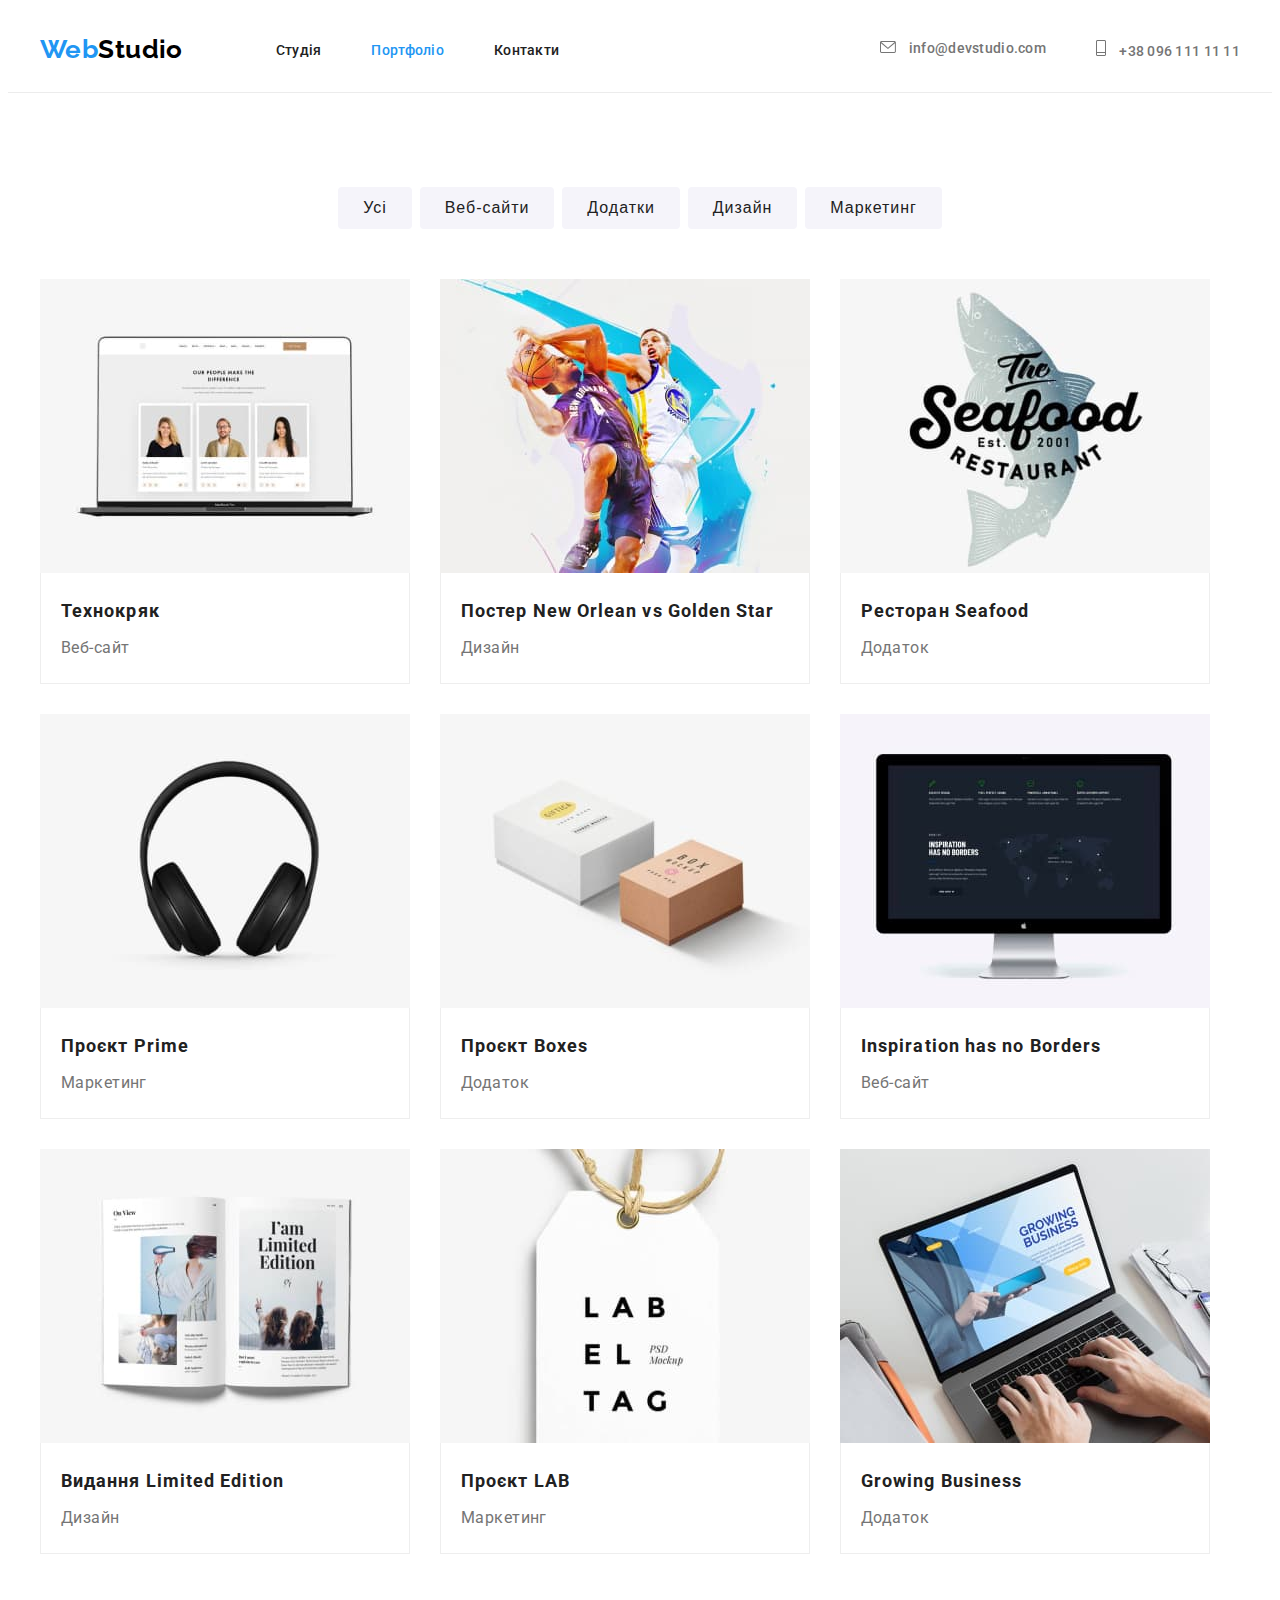
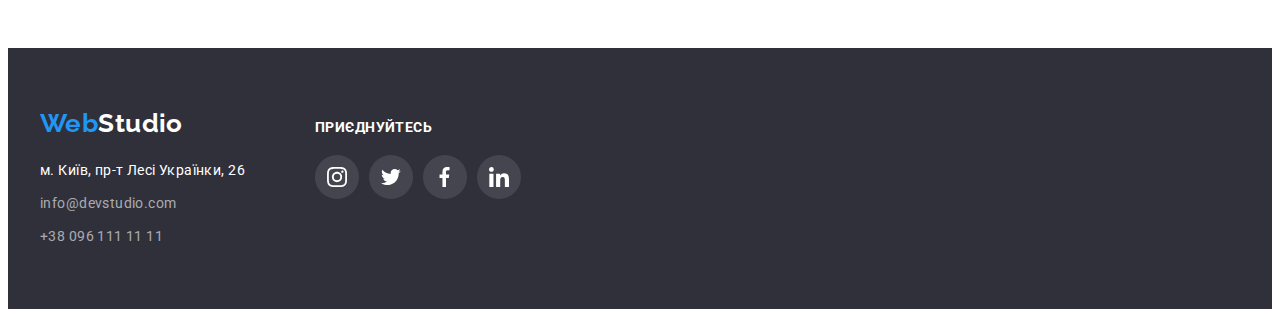
==== commit f89fbcba: "Виправив помилки" ====
--- a/portfolio.html
+++ b/portfolio.html
@@ -25,10 +25,10 @@
         <nav class="nav">
           <ul class="list nav-list">
             <li class="nav-item">
-              <a href="./index.html" class="nav-link current">Студія</a>
+              <a href="./index.html" class="nav-link">Студія</a>
             </li>
             <li class="nav-item">
-              <a href="./portfolio.html" class="nav-link">Портфоліо</a>
+              <a href="./portfolio.html" class="nav-link current">Портфоліо</a>
             </li>
             <li class="nav-item"><a href="" class="nav-link">Контакти</a></li>
           </ul>
--- a/css/style.css
+++ b/css/style.css
@@ -64,6 +64,18 @@
 
 .logo-wrap {
     color: var(--sub-bg-color);
+}
+
+.nav-list {
+    display: flex;
+}
+
+.nav-list > .nav-item:not(:last-child) {
+    margin-right: 50px;
+}
+
+.nav-list > .nav-item:first-child {
+    margin-left: 93px;
 }
 
 .nav-link {
@@ -93,18 +105,6 @@
 .current:hover,
 .current:focus {
     color: var(--light-blue-color);
-}
-
-.nav-list {
-    display: flex;
-}
-
-.nav-list > .nav-item:not(:last-child) {
-    margin-right: 50px;
-}
-
-.nav-list > .nav-item:first-child {
-    margin-left: 93px;
 }
 
 .contact-menu {
@@ -278,7 +278,10 @@
     color: var(--sub-text-color);
 }
 .advantage-icon-wrap {
-    padding:25px 100px;
+    height: 120px;
+    display: flex;
+    justify-content: center;
+    align-items: center;
     margin-bottom: 30px;
     background-color:#F5F4FA;
     
